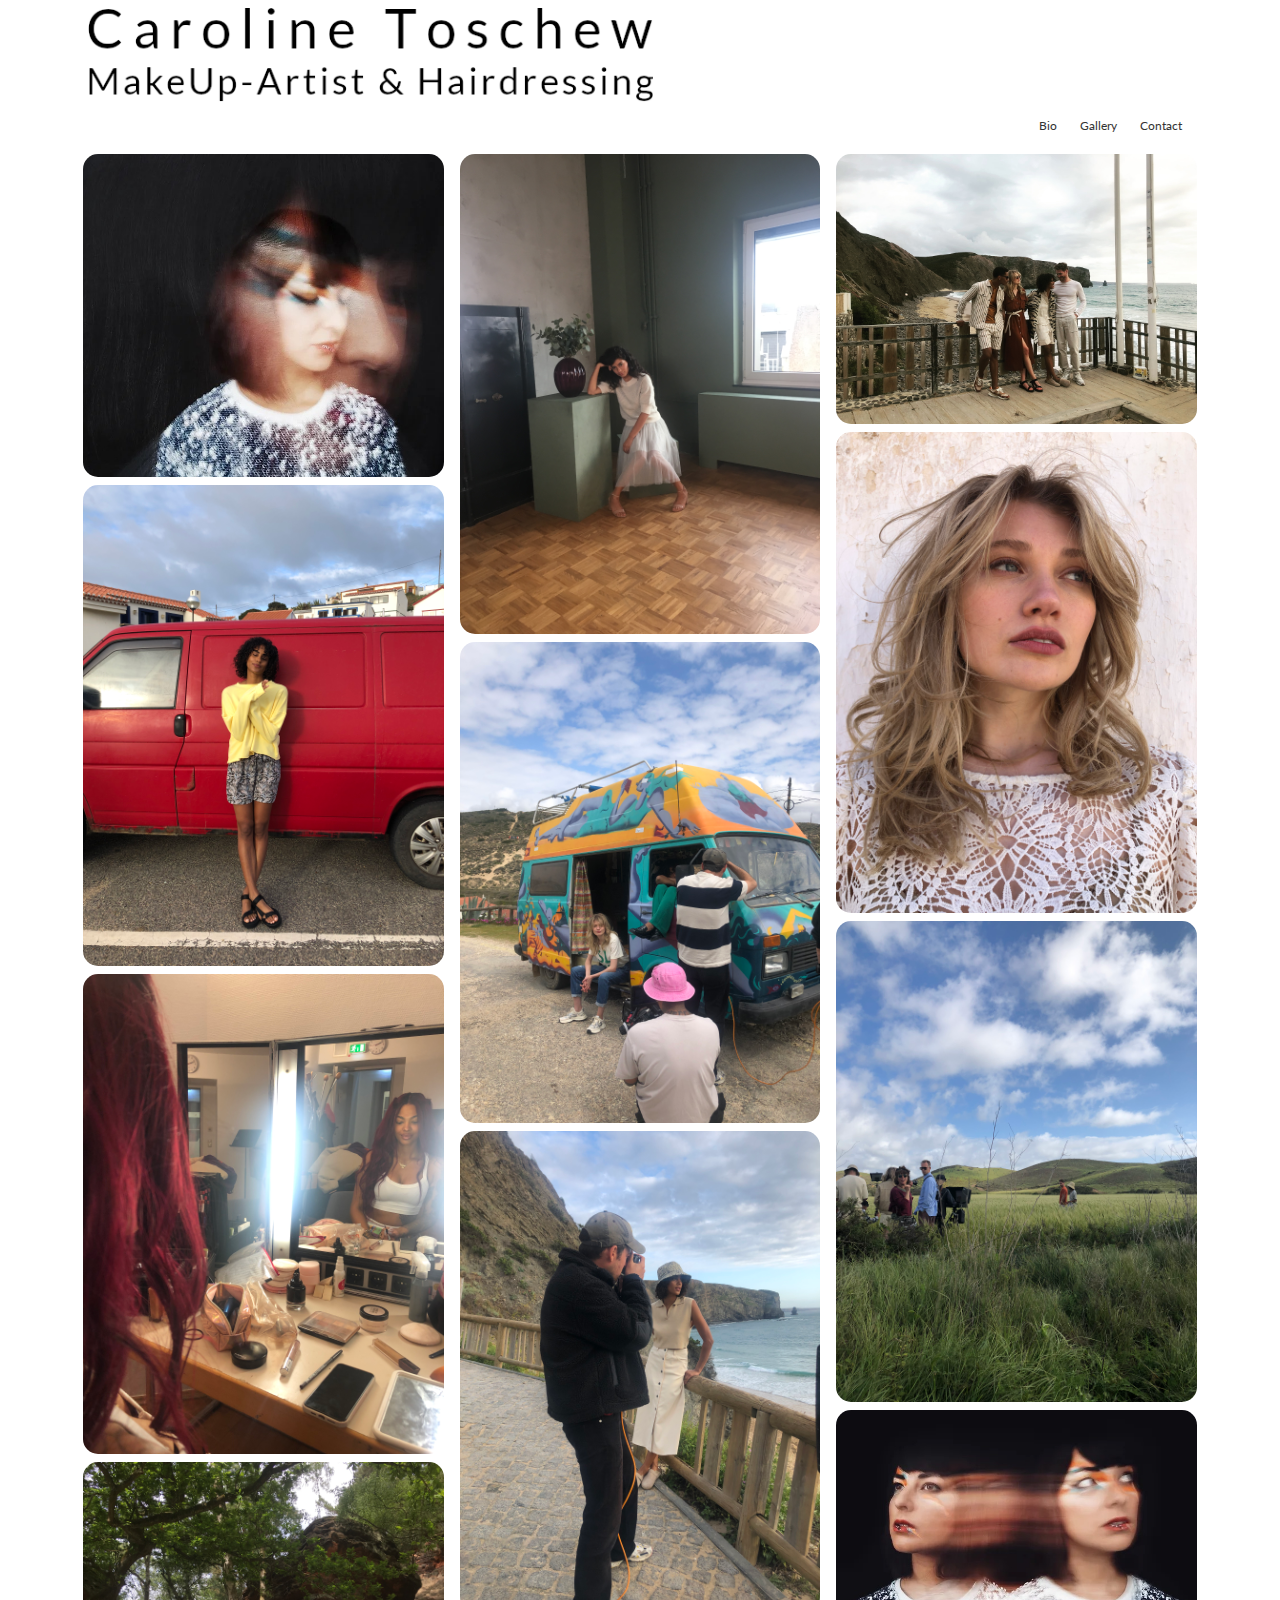
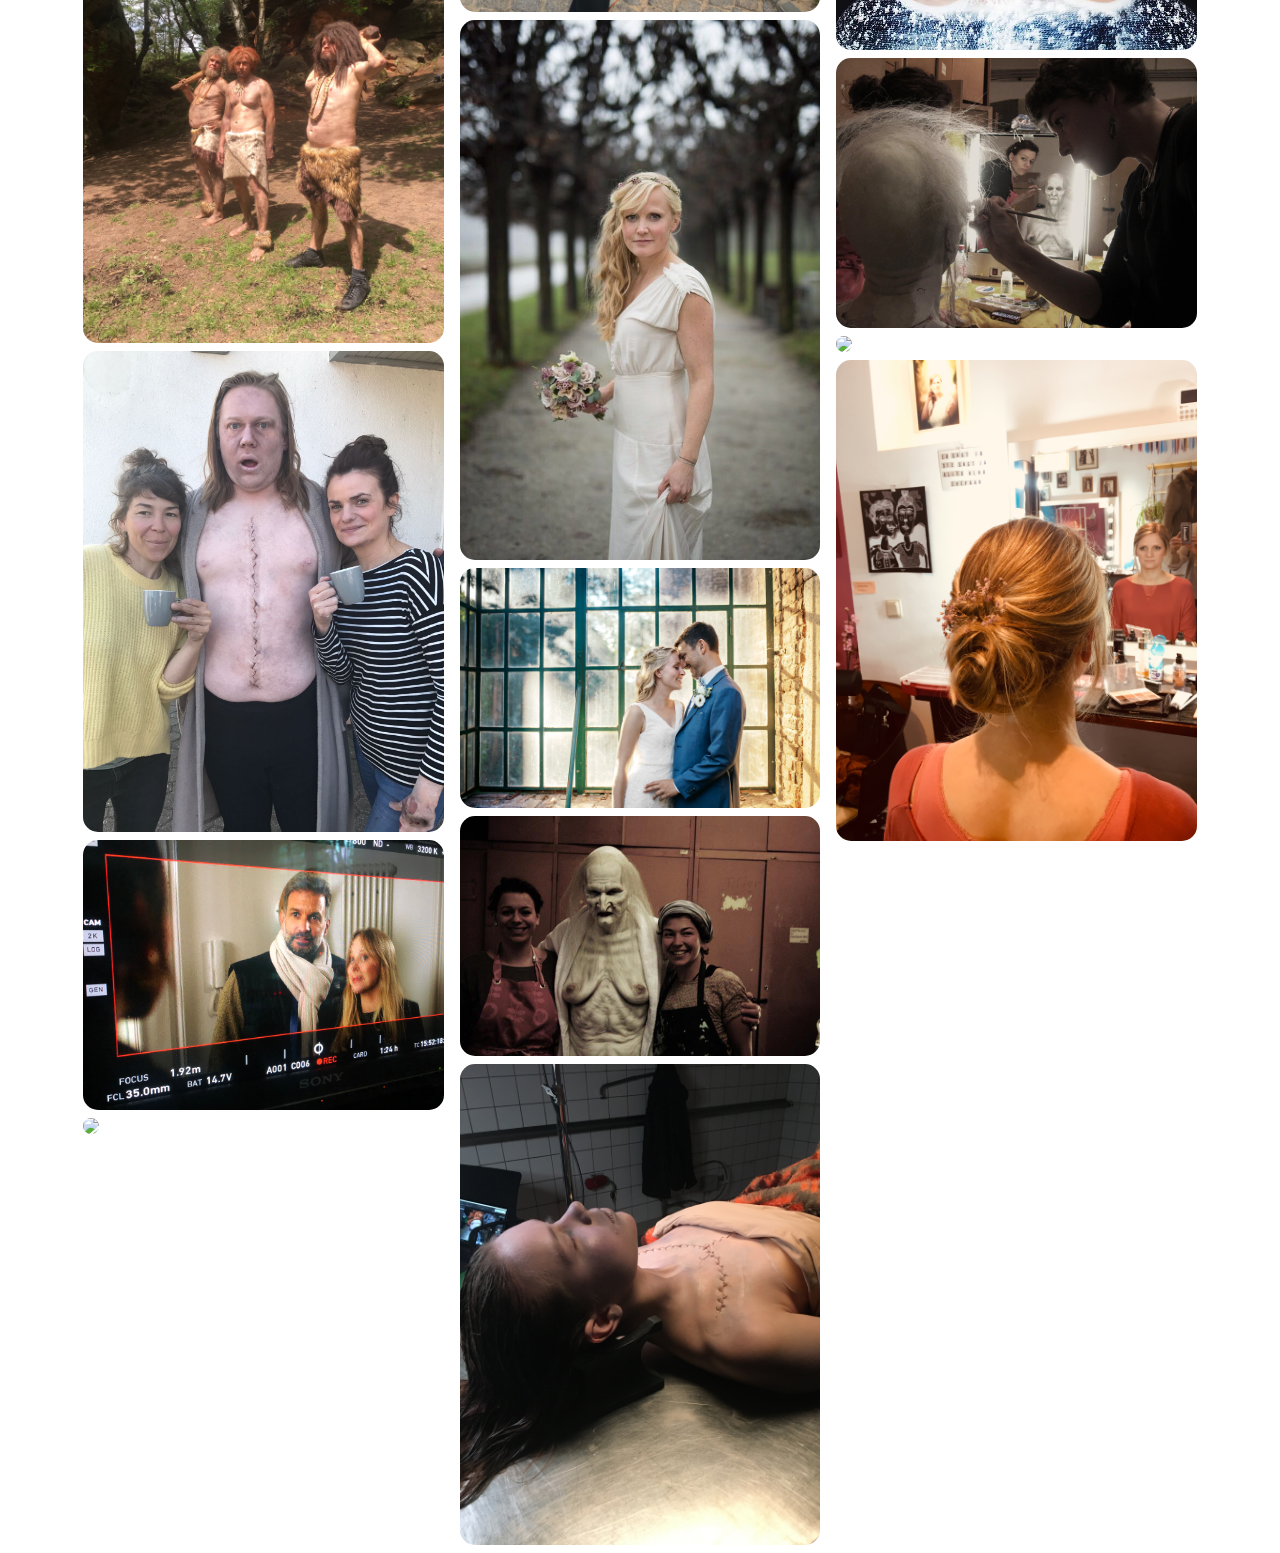
==== index.html @ b779e222 "logo und bio total verändert" ====
<!DOCTYPE html>
<html>
  <head>
    <meta charset="utf-8">
    <meta name="viewport" content="width=device-width, initial-scale=1.0">
    <title>Caroline Toschew - Makeup-Artist</title>
    <link rel="stylesheet" type="text/css" href="src/css/styles.css">
    <link rel="stylesheet" href="https://fonts.googleapis.com/css?family=Lato:wght@300&display=swap">
  </head>
  <body>    

    <!-- Grid System -->
<div class="container">
  <div class="row">
    <div class="col-8"><img src="src/bilder/logo.png"></div>
    <div class="col-8"></div>
     
    <div class="col-3"> </div>
    <div class="col-3"><nav>
      <a href="bio.html">Bio</a>
      <a href="index.html">Gallery</a>
      <a href="contact.html">Contact</a>
    </nav></div>
  </div>
    <div class="row">
      <div class="column">

        <img id="gallerie_bilder" src="bilder1/image00001.jpeg" alt="Singer">
        <img id="gallerie_bilder" src="bilder1/image00008.jpeg" alt="">
        <img id="gallerie_bilder" src="bilder3/image00005.jpeg">
        <img id="gallerie_bilder" src="bilder3/image00008.jpeg">
        <img id="gallerie_bilder" src="bilder3/image00007.jpeg">
        <img id="gallerie_bilder" src="bilder3/image00004.jpeg">
        <img id="gallerie_bilder" src="bilder1/image00011.jpeg">

      </div>
      <div class="column">
        <img id="gallerie_bilder" src="bilder1/image00015.jpeg">
        <img id="gallerie_bilder" src="bilder1/image00005.jpeg">
        <img id="gallerie_bilder" src="bilder1/image00007.jpeg">
        <img id="gallerie_bilder" src="bilder2/image00128.jpeg">
        <img id="gallerie_bilder" src="bilder2/image00021.jpeg">
        <img id="gallerie_bilder" src="bilder3/image00003.jpeg">
        <img id="gallerie_bilder" src="bilder3/image00018.jpeg">
      </div>
      <div class="column">
        <img id="gallerie_bilder" src="bilder1/image00003.jpeg">
        <img id="gallerie_bilder" src="bilder2/image00008.jpeg">
        <img id="gallerie_bilder" src="bilder1/image00004.jpeg">
        <img id="gallerie_bilder" src="bilder1/image00002.jpeg">
        <img id="gallerie_bilder" src="bilder3/image00001.jpeg">
        <img id="gallerie_bilder" src="bilder1/image00010.jpeg">
        <img id="gallerie_bilder" src="bilder2/image00115.jpeg">
      </div>
    </div>
  </div>
  <script src="src/js/modal.js"></script> 

  </body>
</html>
---- src/css/styles.css ----
body, nav{
  font-family: 'Lato', sans-serif;
  font-size: 12px;
  }



   /* Zentriere Überschrift */
   h1{
    font-family: 'Roboto Mono', monospace;
    text-align: center;
    font-size: 36px;
  }

  #logo{
    font-size: 25px;
    padding: 0‚;
  }
  

  h2{ 
    text-align: center;
    font-size: 18px;
  }
  
  /* Style für Navigation */
  nav {
    text-align: right;
  }

  nav a {
    display: inline-block;
    margin: 0 10px; /* Abstand zwischen den Links */
    text-decoration: none; /* Entferne Unterstreichung */
    color: #333; /* Dunkelgraue Farbe */
  }

  

  

  /* === Grid System  ===*/

  .container {
    width: 90%;
    margin-left: auto;
    margin-right: auto;
  }

  .row::after {
    content: "";
    clear: both;
    display: block;
  }

  .row {
    display: flex;
    flex-wrap: wrap;
    padding: 0 4px;
  }

  .column {
    flex: 25%;
    max-width: 33.33%;
    padding: 0 8px;
  }

  .column img {
    box-sizing: border-box;
    margin-top: 8px;
    vertical-align: middle;
    width: 100%;
  }
  
  /* Responsive layout - makes a two column-layout instead of four columns */
@media screen and (max-width: 800px) {
  .column {
    flex: 50%;
    max-width: 50%;
  }
}

/* Responsive layout - makes the two columns stack on top of each other instead of next to each other */
@media screen and (max-width: 600px) {
  .column {
    flex: 100%;
    max-width: 100%;
  }
}
  

  [class*='col-'] {
    float: left;
  }

  .col-2{
    box-sizing: border-box;
    width: 50%;
    padding: .8rem;
  }

  @media (max-width: 768px) {
    .col-2{width: 100%;}
  }

  .col-2 img{
    object-fit: contain;
    width: 100%;
    height: auto;
  }

  .col-3{
    box-sizing: border-box;
    width: 50%;
    padding: .8rem;
  }


  .col-1{
    width: 100%;
    text-align: center;
    padding-top: 200px;
    padding-right: .8rem;
  }
  
  #gallerie_bilder{
    border-radius: 15px;
  }


  #logo{
    font-size: 25px;
  }

  .col-8 {
    width: 50%;
    padding: 0;
    padding-left: .8rem;
  }

  .col-8 img{
    object-fit: contain;
    width: 100%;
    height: auto;
  }
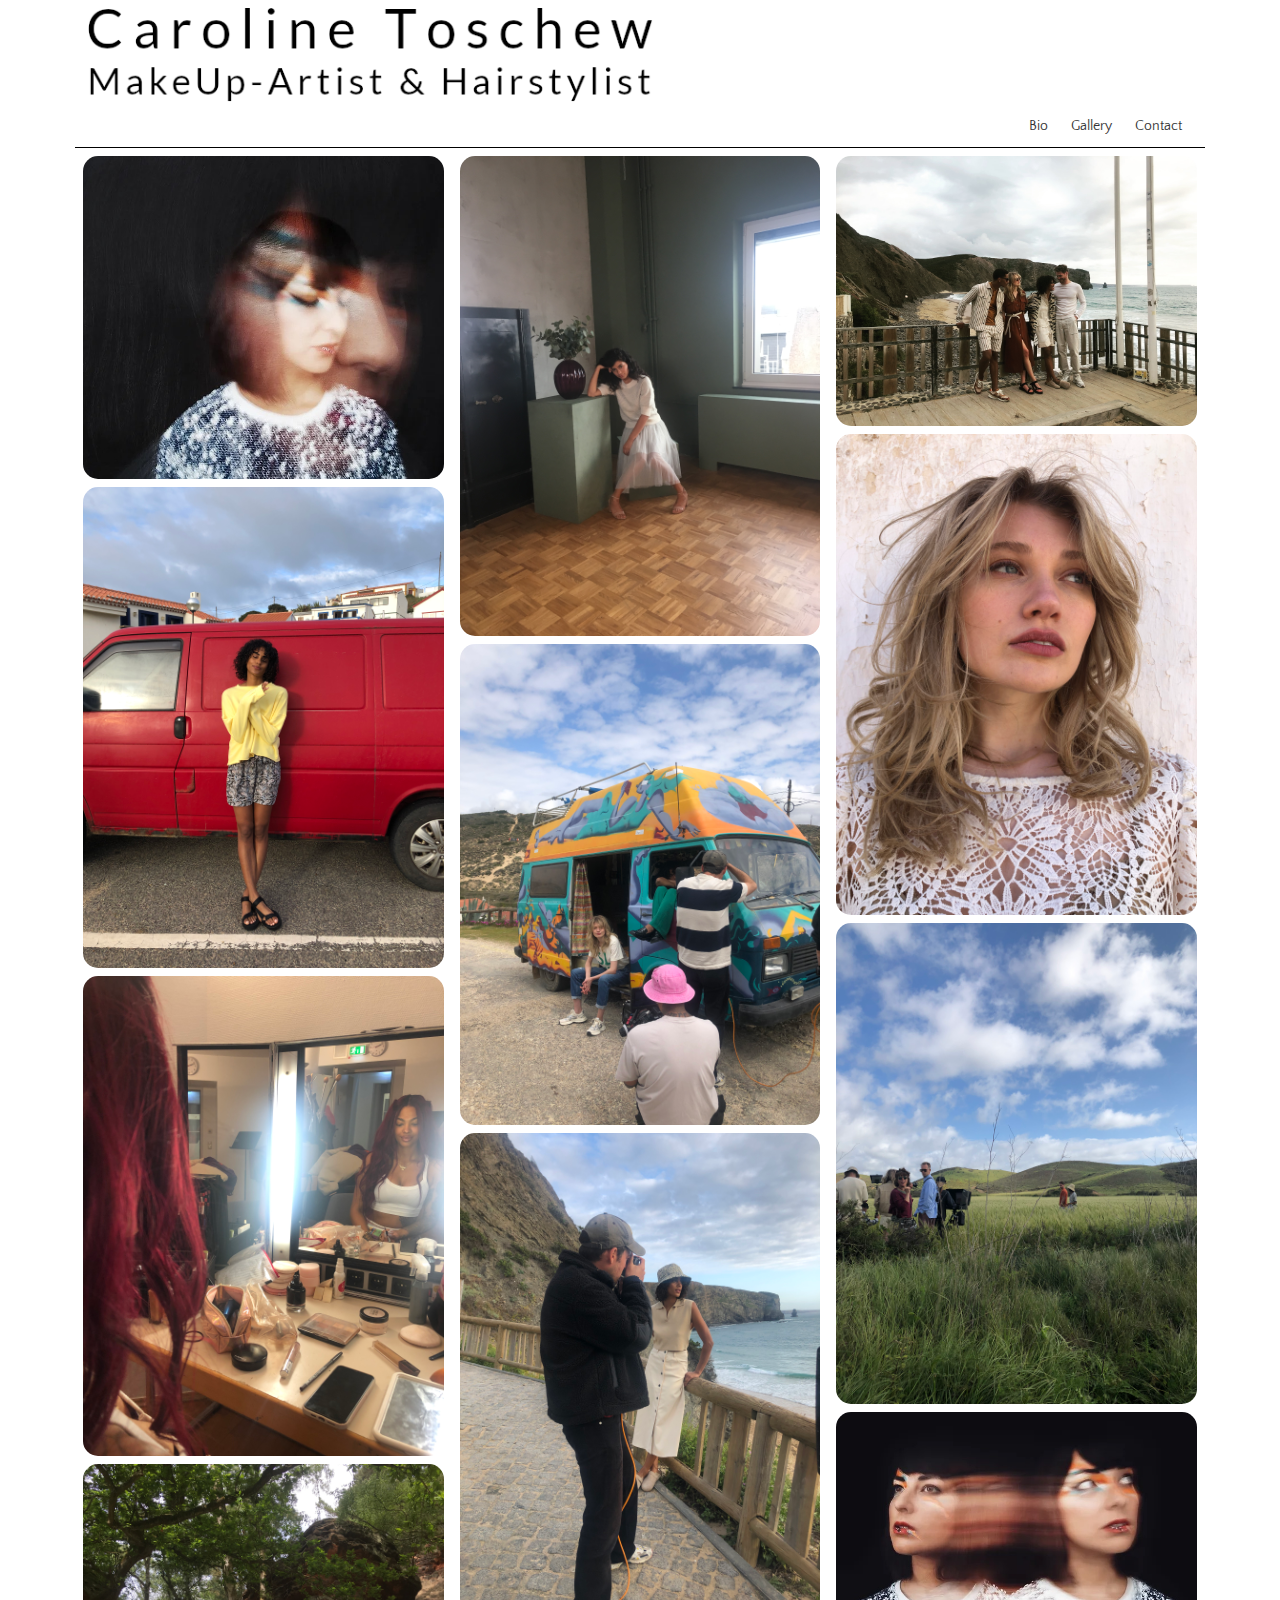
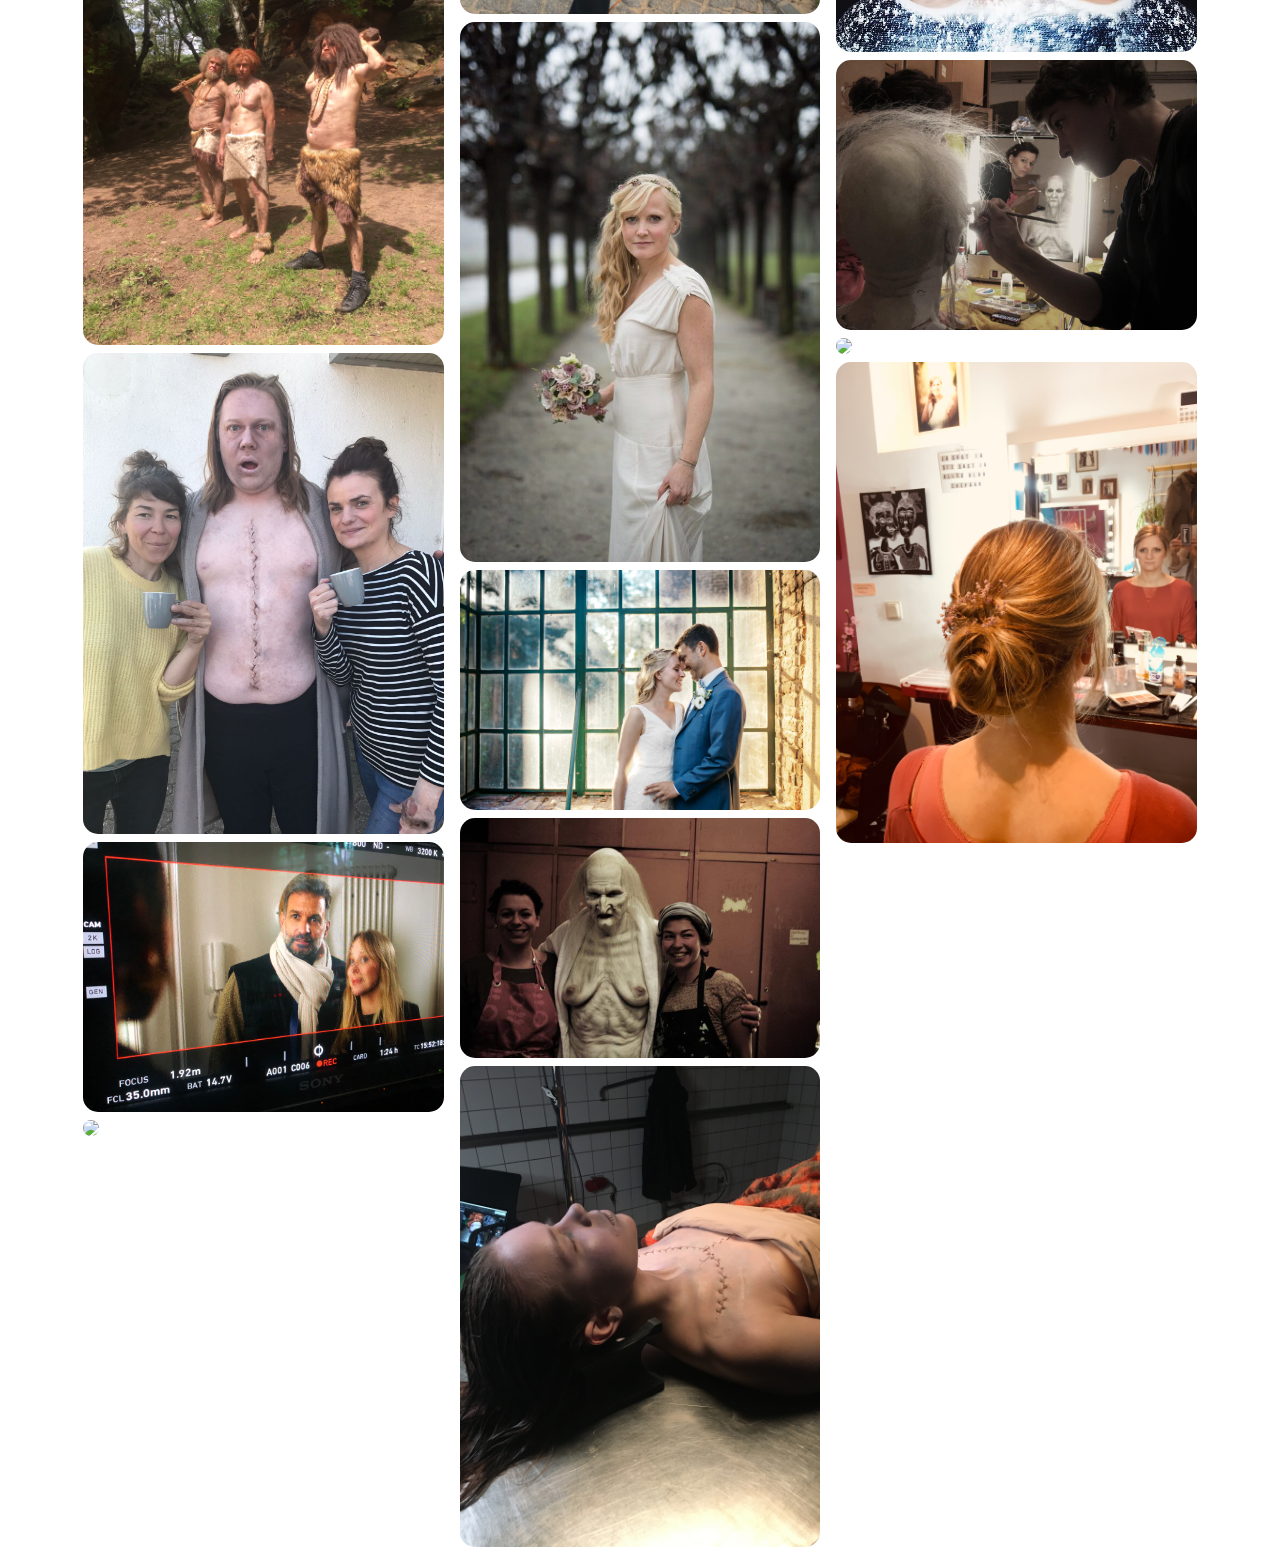
==== commit 34cfb093: "nav line, font" ====
--- a/index.html
+++ b/index.html
@@ -5,7 +5,7 @@
     <meta name="viewport" content="width=device-width, initial-scale=1.0">
     <title>Caroline Toschew - Makeup-Artist</title>
     <link rel="stylesheet" type="text/css" href="src/css/styles.css">
-    <link rel="stylesheet" href="https://fonts.googleapis.com/css?family=Lato:wght@300&display=swap">
+    <link rel="stylesheet" href="https://fonts.googleapis.com/css?family=Quattrocento+Sans&display=swap">
   </head>
   <body>    
 
@@ -18,7 +18,7 @@
     <div class="col-3"> </div>
     <div class="col-3"><nav>
       <a href="bio.html">Bio</a>
-      <a href="index.html">Gallery</a>
+      <a href="#">Gallery</a>
       <a href="contact.html">Contact</a>
     </nav></div>
   </div>
--- a/src/css/styles.css
+++ b/src/css/styles.css
@@ -1,7 +1,7 @@
 
 
 body, nav{
-  font-family: 'Lato', sans-serif;
+  font-family: 'Quattrocento Sans', sans-serif;
   font-size: 12px;
   }
 
@@ -9,7 +9,7 @@
 
    /* Zentriere Überschrift */
    h1{
-    font-family: 'Roboto Mono', monospace;
+    font-family: 'Quattrocento Sans', sans-serif;
     text-align: center;
     font-size: 36px;
   }
@@ -28,6 +28,7 @@
   /* Style für Navigation */
   nav {
     text-align: right;
+    font-size: 14px;
   }
 
   nav a {
@@ -77,19 +78,21 @@
   /* Responsive layout - makes a two column-layout instead of four columns */
 @media screen and (max-width: 800px) {
   .column {
-    flex: 50%;
-    max-width: 50%;
-  }
-}
-
-/* Responsive layout - makes the two columns stack on top of each other instead of next to each other */
-@media screen and (max-width: 600px) {
-  .column {
     flex: 100%;
     max-width: 100%;
   }
-}
-  
+}  
+
+@media screen and (max-width: 450px) {
+  .col-8 {
+    flex: 100%;
+    max-width: 100%;
+  }
+  .col-3 {
+    flex: 100%;
+    max-width: 100%;
+  }
+}  
 
   [class*='col-'] {
     float: left;
@@ -105,6 +108,7 @@
     .col-2{width: 100%;}
   }
 
+
   .col-2 img{
     object-fit: contain;
     width: 100%;
@@ -115,6 +119,7 @@
     box-sizing: border-box;
     width: 50%;
     padding: .8rem;
+    border-bottom: 0.05rem solid;
   }
 
 
@@ -138,6 +143,7 @@
     width: 50%;
     padding: 0;
     padding-left: .8rem;
+    padding-right: .8rem;
   }
 
   .col-8 img{
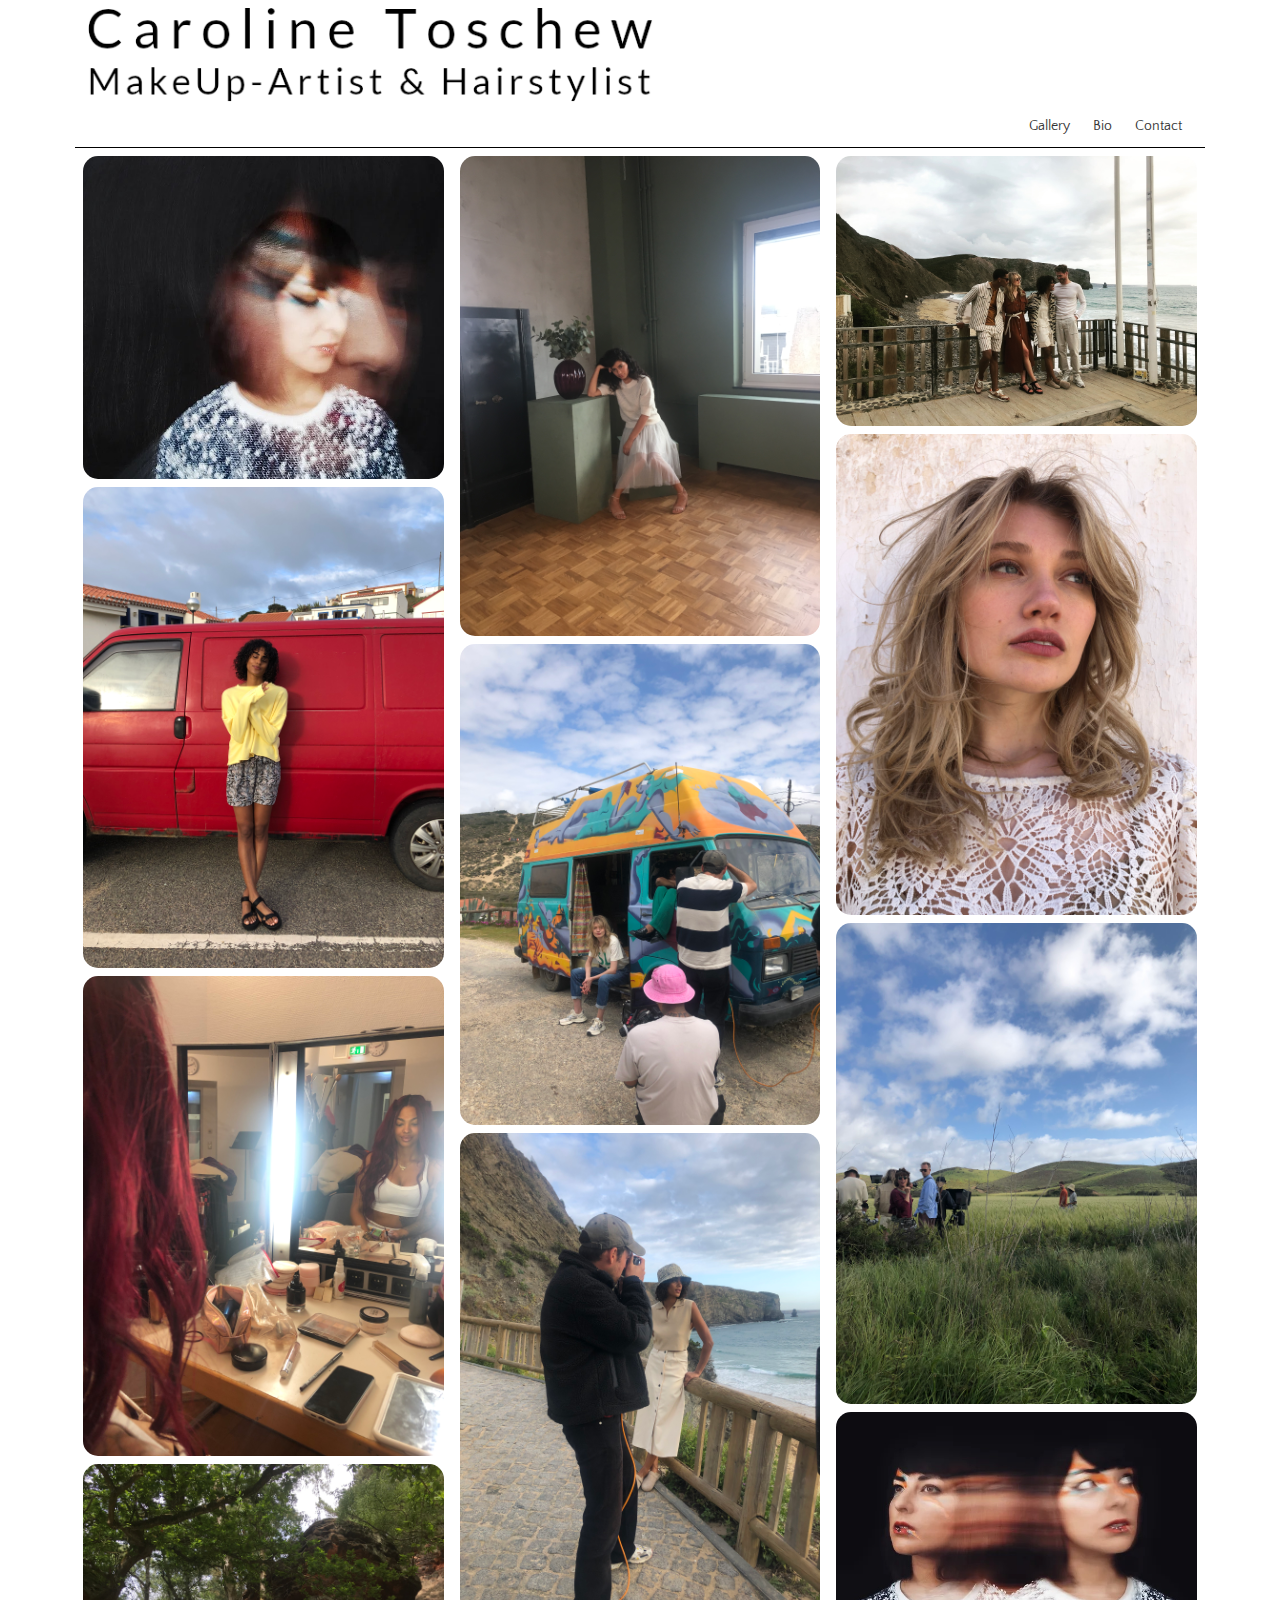
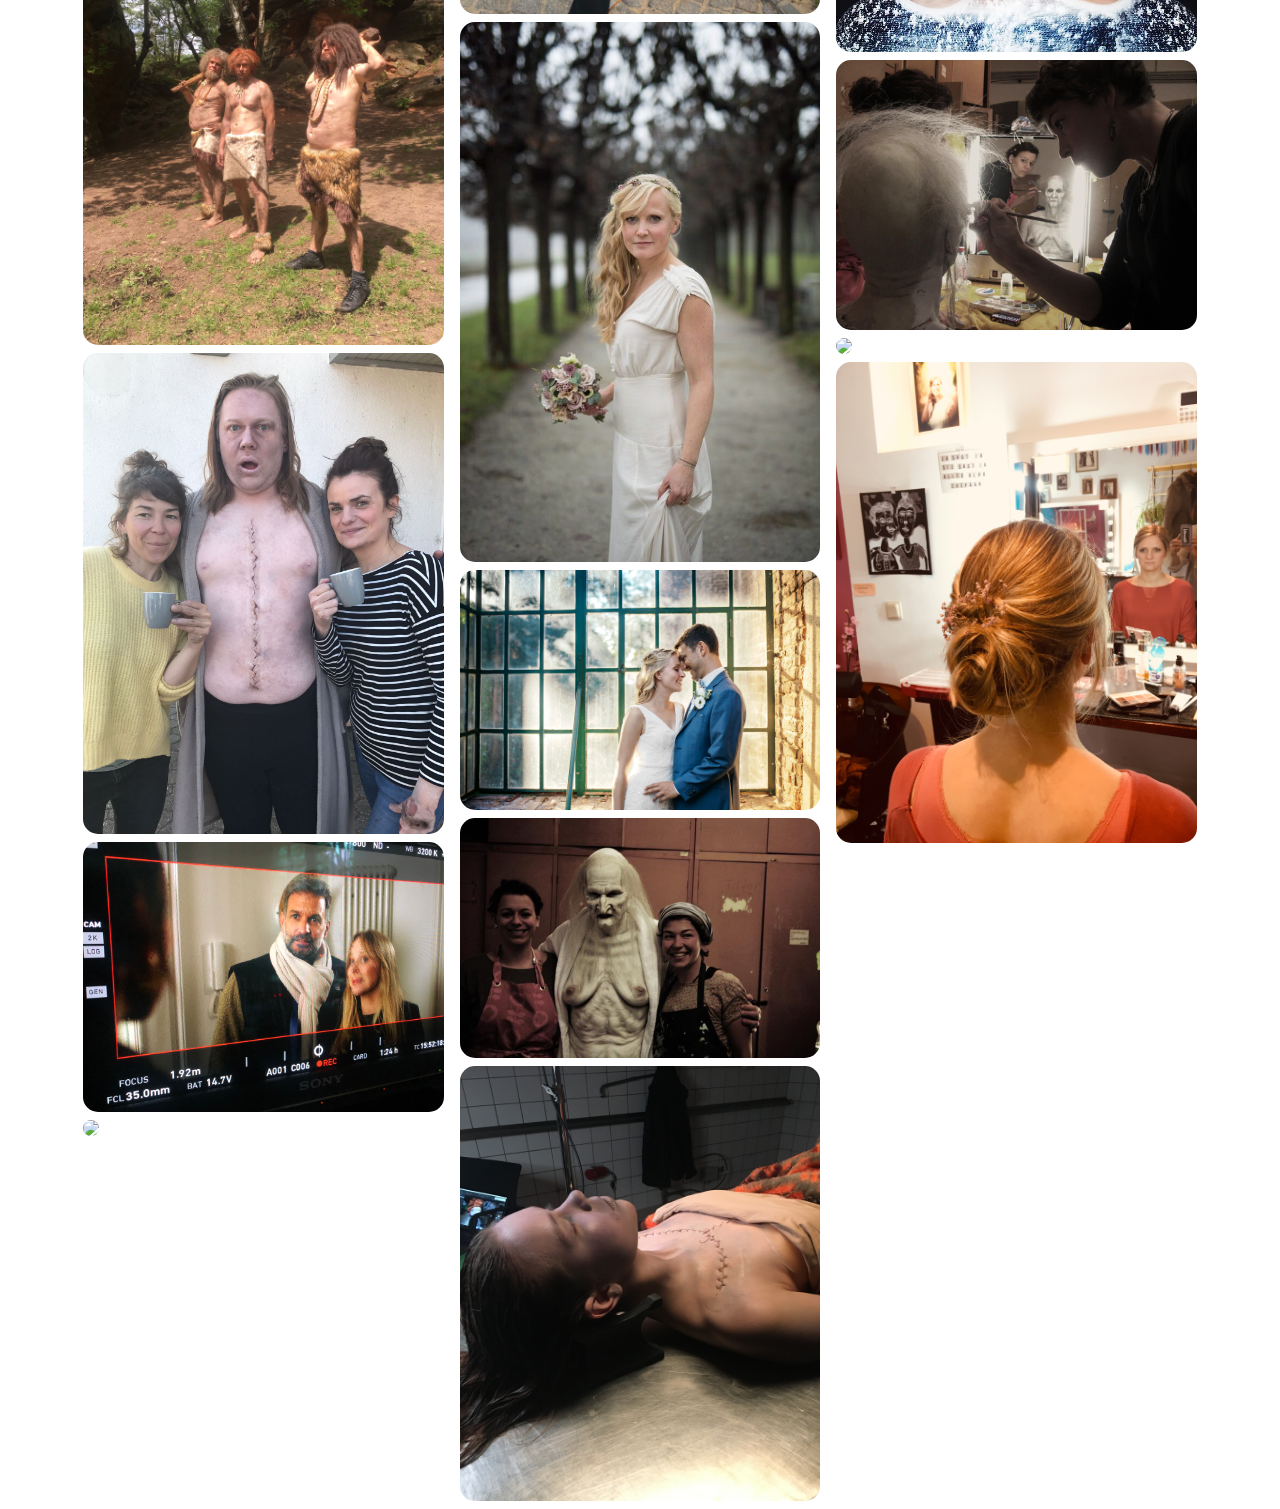
==== commit 93ab4e6e: "bilder, schrift contact" ====
--- a/index.html
+++ b/index.html
@@ -17,9 +17,9 @@
      
     <div class="col-3"> </div>
     <div class="col-3"><nav>
-      <a href="bio.html">Bio</a>
       <a href="#">Gallery</a>
-      <a href="contact.html">Contact</a>
+          <a href="bio.html">Bio</a>
+          <a href="contact.html">Contact</a>
     </nav></div>
   </div>
     <div class="row">
@@ -41,7 +41,7 @@
         <img id="gallerie_bilder" src="bilder2/image00128.jpeg">
         <img id="gallerie_bilder" src="bilder2/image00021.jpeg">
         <img id="gallerie_bilder" src="bilder3/image00003.jpeg">
-        <img id="gallerie_bilder" src="bilder3/image00018.jpeg">
+        <img id="gallerie_bilder" src="bilder3/image00018.jpeg" style="max-height: 435px;">
       </div>
       <div class="column">
         <img id="gallerie_bilder" src="bilder1/image00003.jpeg">
--- a/src/css/styles.css
+++ b/src/css/styles.css
@@ -124,6 +124,7 @@
 
 
   .col-1{
+    font-size: 16px;
     width: 100%;
     text-align: center;
     padding-top: 200px;
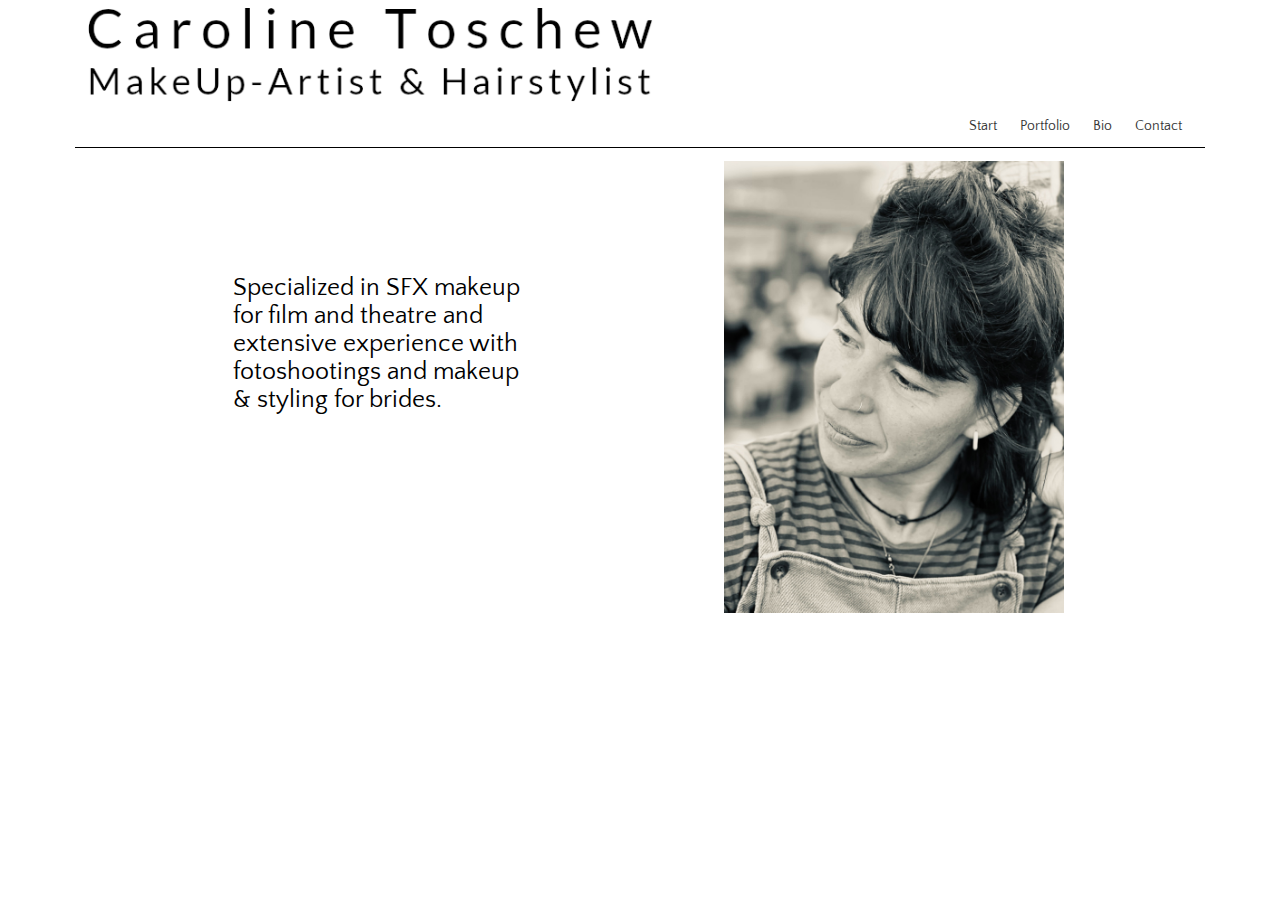
==== commit 10b20b39: "einiges" ====
--- a/index.html
+++ b/index.html
@@ -12,48 +12,25 @@
     <!-- Grid System -->
 <div class="container">
   <div class="row">
-    <div class="col-8"><img src="src/bilder/logo.png"></div>
+    <div class="col-8"><img src="src/bilder/logo.png" referrerpolicy="no-referrer-when-downgrade"></div>
     <div class="col-8"></div>
      
     <div class="col-3"> </div>
     <div class="col-3"><nav>
-      <a href="#">Gallery</a>
+        <a href="index.html">Start</a>
+        <a href="portfolio.html">Portfolio</a>
           <a href="bio.html">Bio</a>
           <a href="contact.html">Contact</a>
     </nav></div>
   </div>
+
+  <div class="container">
     <div class="row">
-      <div class="column">
-
-        <img id="gallerie_bilder" src="bilder1/image00001.jpeg" alt="Singer">
-        <img id="gallerie_bilder" src="bilder1/image00008.jpeg" alt="">
-        <img id="gallerie_bilder" src="bilder3/image00005.jpeg">
-        <img id="gallerie_bilder" src="bilder3/image00008.jpeg">
-        <img id="gallerie_bilder" src="bilder3/image00007.jpeg">
-        <img id="gallerie_bilder" src="bilder3/image00004.jpeg">
-        <img id="gallerie_bilder" src="bilder1/image00011.jpeg">
-
-      </div>
-      <div class="column">
-        <img id="gallerie_bilder" src="bilder1/image00015.jpeg">
-        <img id="gallerie_bilder" src="bilder1/image00005.jpeg">
-        <img id="gallerie_bilder" src="bilder1/image00007.jpeg">
-        <img id="gallerie_bilder" src="bilder2/image00128.jpeg">
-        <img id="gallerie_bilder" src="bilder2/image00021.jpeg">
-        <img id="gallerie_bilder" src="bilder3/image00003.jpeg">
-        <img id="gallerie_bilder" src="bilder3/image00018.jpeg" style="max-height: 435px;">
-      </div>
-      <div class="column">
-        <img id="gallerie_bilder" src="bilder1/image00003.jpeg">
-        <img id="gallerie_bilder" src="bilder2/image00008.jpeg">
-        <img id="gallerie_bilder" src="bilder1/image00004.jpeg">
-        <img id="gallerie_bilder" src="bilder1/image00002.jpeg">
-        <img id="gallerie_bilder" src="bilder3/image00001.jpeg">
-        <img id="gallerie_bilder" src="bilder1/image00010.jpeg">
-        <img id="gallerie_bilder" src="bilder2/image00115.jpeg">
-      </div>
+        <div class="col-5"><p style="font-size: 25px;">Specialized in SFX makeup for film and theatre and extensive experience with fotoshootings and makeup & styling for brides. </p></div>
+        <div class="col-5"><img id="startbild" src="src/bilder/caro_start.jpg" alt="Portrait"></div>
     </div>
   </div>
+
   <script src="src/js/modal.js"></script> 
 
   </body>
--- a/src/css/styles.css
+++ b/src/css/styles.css
@@ -75,24 +75,7 @@
     width: 100%;
   }
   
-  /* Responsive layout - makes a two column-layout instead of four columns */
-@media screen and (max-width: 800px) {
-  .column {
-    flex: 100%;
-    max-width: 100%;
-  }
-}  
-
-@media screen and (max-width: 450px) {
-  .col-8 {
-    flex: 100%;
-    max-width: 100%;
-  }
-  .col-3 {
-    flex: 100%;
-    max-width: 100%;
-  }
-}  
+  
 
   [class*='col-'] {
     float: left;
@@ -104,22 +87,36 @@
     padding: .8rem;
   }
 
-  @media (max-width: 768px) {
-    .col-2{width: 100%;}
-  }
-
-
   .col-2 img{
     object-fit: contain;
     width: 100%;
-    height: auto;
   }
+  
+  .col-5{
+    box-sizing: border-box;
+    width: 50%;
+    padding: .8rem;
+  }
+  .col-5 img{
+    object-fit: contain;
+    width: 100%;
+  }
+
+  .col-5 p{
+    padding: 5.5rem;
+  }
+
 
   .col-3{
     box-sizing: border-box;
     width: 50%;
     padding: .8rem;
     border-bottom: 0.05rem solid;
+  }
+
+  #startbild{
+    border-radius: 15px;
+    height: 70%;
   }
 
 
@@ -151,4 +148,42 @@
     object-fit: contain;
     width: 100%;
     height: auto;
-  }+  }
+
+
+
+  /* Responsive layout - makes a two column-layout instead of four columns */
+  @media screen and (max-width: 951px) {
+    .col-5 p{
+      padding: 2rem;
+    }
+  }
+
+@media screen and (max-width: 800px) {
+  .column {
+    flex: 100%;
+    max-width: 100%;
+  }
+  .col-5{flex: 100%;
+    max-width: 100%;
+  }
+  .col-5 p{
+    padding: .8rem;
+  }
+}  
+
+
+@media screen and (max-width: 450px) {
+  .col-8 {
+    flex: 100%;
+    max-width: 100%;
+  }
+  .col-3 {
+    flex: 100%;
+    max-width: 100%;
+  }
+}  
+
+@media (max-width: 768px) {
+  .col-2{width: 100%;}
+}
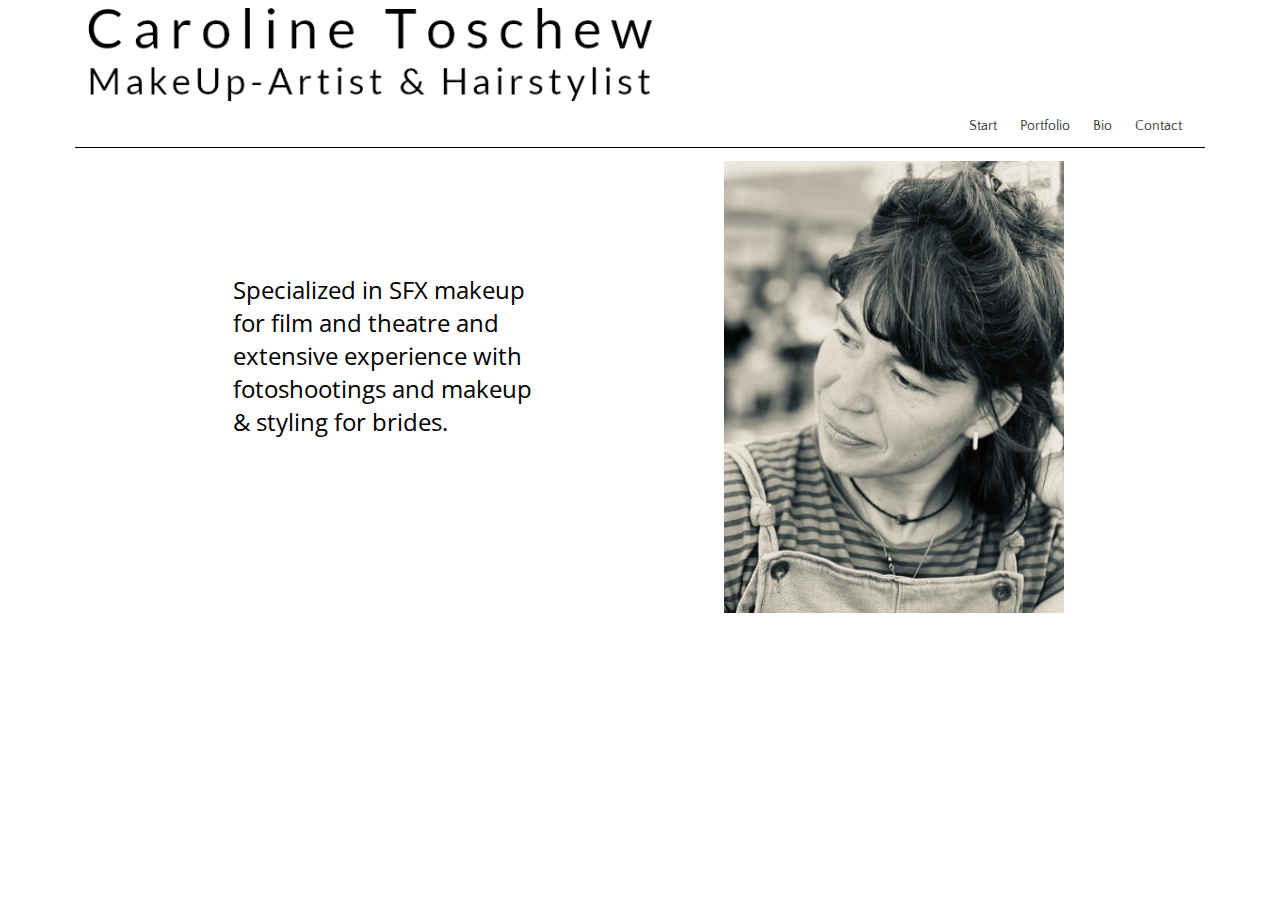
==== commit 480eff2f: "schrift index" ====
--- a/index.html
+++ b/index.html
@@ -5,28 +5,29 @@
     <meta name="viewport" content="width=device-width, initial-scale=1.0">
     <title>Caroline Toschew - Makeup-Artist</title>
     <link rel="stylesheet" type="text/css" href="src/css/styles.css">
-    <link rel="stylesheet" href="https://fonts.googleapis.com/css?family=Quattrocento+Sans&display=swap">
+    <link rel="stylesheet" href="https://fonts.googleapis.com/css2?family=Open+Sans:ital,wght@1,300&family=Quattrocento+Sans&display=swap">
   </head>
   <body>    
 
     <!-- Grid System -->
-<div class="container">
-  <div class="row">
-    <div class="col-8"><img src="src/bilder/logo.png" referrerpolicy="no-referrer-when-downgrade"></div>
-    <div class="col-8"></div>
-     
-    <div class="col-3"> </div>
-    <div class="col-3"><nav>
-        <a href="index.html">Start</a>
-        <a href="portfolio.html">Portfolio</a>
-          <a href="bio.html">Bio</a>
-          <a href="contact.html">Contact</a>
-    </nav></div>
-  </div>
+    <div class="container">
+      <div class="row">
+        <div class="col-8"><img src="src/bilder/logo.png"></div>
+        <div class="col-8"></div>
+         
+        <div class="col-3"> </div>
+        <div class="col-3"><nav>
+          <a href="index.html">Start</a>
+          <a href="#" onclick="window.location='portfolio.html'">Portfolio</a>
+          <a href="#" onclick="window.location='bio.html'">Bio</a>
+          <a href="#" onclick="window.location='contact.html'">Contact</a>
+        </nav></div>
+      </div>
+    
 
   <div class="container">
     <div class="row">
-        <div class="col-5"><p style="font-size: 25px;">Specialized in SFX makeup for film and theatre and extensive experience with fotoshootings and makeup & styling for brides. </p></div>
+        <div class="col-5"><p>Specialized in SFX makeup for film and theatre and extensive experience with fotoshootings and makeup & styling for brides. </p></div>
         <div class="col-5"><img id="startbild" src="src/bilder/caro_start.jpg" alt="Portrait"></div>
     </div>
   </div>
--- a/src/css/styles.css
+++ b/src/css/styles.css
@@ -31,6 +31,41 @@
     font-size: 14px;
   }
 
+  nav > ul {
+    display: inline-block;
+    padding: 0;
+    margin-bottom: 0;
+  }
+
+  nav > ul > li{
+    display: inline-block;
+    padding-bottom: 0;
+    margin-bottom: 0;
+   }
+
+   .dropdown{
+    display: block;
+    padding-top: 0.2rem;
+   }
+
+   .invis{
+    display: none;
+   }
+
+
+   /* DROPDOWN */
+
+  
+
+/* The container <div> - needed to position the dropup content */
+.dropup {
+  position: relative;
+  display: inline-block;
+}
+
+
+
+
   nav a {
     display: inline-block;
     margin: 0 10px; /* Abstand zwischen den Links */
@@ -38,8 +73,28 @@
     color: #333; /* Dunkelgraue Farbe */
   }
 
-  
-
+  /* === Portfolio Image Gallery Startpage ==== */
+
+  div.gallery {
+    margin: 5px;
+    border: 1px solid #ccc;
+    float: left;
+    width: 180px;
+  }
+  
+  div.gallery:hover {
+    border: 1px solid #777;
+  }
+  
+  div.gallery img {
+    width: 100%;
+    height: auto;
+  }
+  
+  div.desc {
+    padding: 15px;
+    text-align: center;
+  }
   
 
   /* === Grid System  ===*/
@@ -81,6 +136,18 @@
     float: left;
   }
 
+  .col-port{
+    box-sizing: border-box;
+    width: 50%;
+    padding: .8rem;
+    font-size: 14px;
+  }
+
+  .col-port img{
+    object-fit: contain;
+    width: 100%;
+  }
+
   .col-2{
     box-sizing: border-box;
     width: 50%;
@@ -102,7 +169,9 @@
     width: 100%;
   }
 
-  .col-5 p{
+  .col-5>p{
+    font-family: 'Open Sans', sans-serif;
+    font-size: 24px;
     padding: 5.5rem;
   }
 
@@ -150,6 +219,140 @@
     height: auto;
   }
 
+  .col-9 {
+    width: 100%;
+    padding: 1rem;
+  }
+
+
+    /* LIGHTBOX PORTFOLIO */
+
+    .r > .column-lb {
+      padding: 1rem;
+    }
+    
+    .r:after {
+      content: "";
+      display: table;
+      clear: both;
+    }
+    
+    /* Create four equal columns that floats next to eachother */
+    .column-lb {
+      float: left;
+      width: 10%;
+    }
+    
+    /* The Modal (background) */
+    .modal {
+      display: none;
+      position: fixed;
+      z-index: 1;
+      padding-top: 100px;
+      left: 0;
+      top: 0;
+      width: 100%;
+      height: 100%;
+      overflow: auto;
+      background-color: black;
+    }
+    
+    /* Modal Content */
+    .modal-content {
+      position: relative;
+      background-color: #fefefe;
+      margin: auto;
+      padding: 0;
+      width: 90%;
+      max-width: 600px;
+    }
+    
+    /* The Close Button */
+    .close {
+      color: white;
+      position: absolute;
+      top: 10px;
+      right: 25px;
+      font-size: 35px;
+      font-weight: bold;
+    }
+    
+    .close:hover,
+    .close:focus {
+      color: #999;
+      text-decoration: none;
+      cursor: pointer;
+    }
+    
+    /* Hide the slides by default */
+    .mySlides {
+      display: none;
+    }
+    
+    /* Next & previous buttons */
+    .prev,
+    .next {
+      cursor: pointer;
+      position: absolute;
+      top: 50%;
+      width: auto;
+      padding: 16px;
+      margin-top: -50px;
+      color: white;
+      font-weight: bold;
+      font-size: 20px;
+      transition: 0.6s ease;
+      border-radius: 0 3px 3px 0;
+      user-select: none;
+      -webkit-user-select: none;
+    }
+    
+    /* Position the "next button" to the right */
+    .next {
+      right: 0;
+      border-radius: 3px 0 0 3px;
+    }
+    
+    /* On hover, add a black background color with a little bit see-through */
+    .prev:hover,
+    .next:hover {
+      background-color: rgba(0, 0, 0, 0.8);
+    }
+    
+    /* Number text (1/3 etc) */
+    .numbertext {
+      color: #f2f2f2;
+      font-size: 12px;
+      padding: 8px 12px;
+      position: absolute;
+      top: 0;
+    }
+    
+    /* Caption text */
+    .caption-container {
+      text-align: center;
+      background-color: black;
+      padding: 2px 16px;
+      color: white;
+    }
+    
+    img.demo {
+      opacity: 0.6;
+    }
+    
+    .active,
+    .demo:hover {
+      opacity: 1;
+    }
+    
+    img.hover-shadow {
+      transition: 0.3s;
+    }
+    
+    .hover-shadow:hover {
+      box-shadow: 0 4px 8px 0 rgba(0, 0, 0, 0.2), 0 6px 20px 0 rgba(0, 0, 0, 0.19);
+    }
+
 
 
   /* Responsive layout - makes a two column-layout instead of four columns */
@@ -157,6 +360,12 @@
     .col-5 p{
       padding: 2rem;
     }
+    .r > .column-lb {
+      padding: .8rem;
+    }
+    .column-lb {
+      width: 20%;
+    }
   }
 
 @media screen and (max-width: 800px) {
@@ -170,7 +379,21 @@
   .col-5 p{
     padding: .8rem;
   }
+  .col-port{
+    flex: 100%;
+    max-width: 100%;
+  }
 }  
+
+@media screen and (max-width: 584px) {
+
+  .r > .column-lb {
+    padding: .8rem;
+  }
+  .column-lb {
+    width: 25%;
+  }
+}
 
 
 @media screen and (max-width: 450px) {
